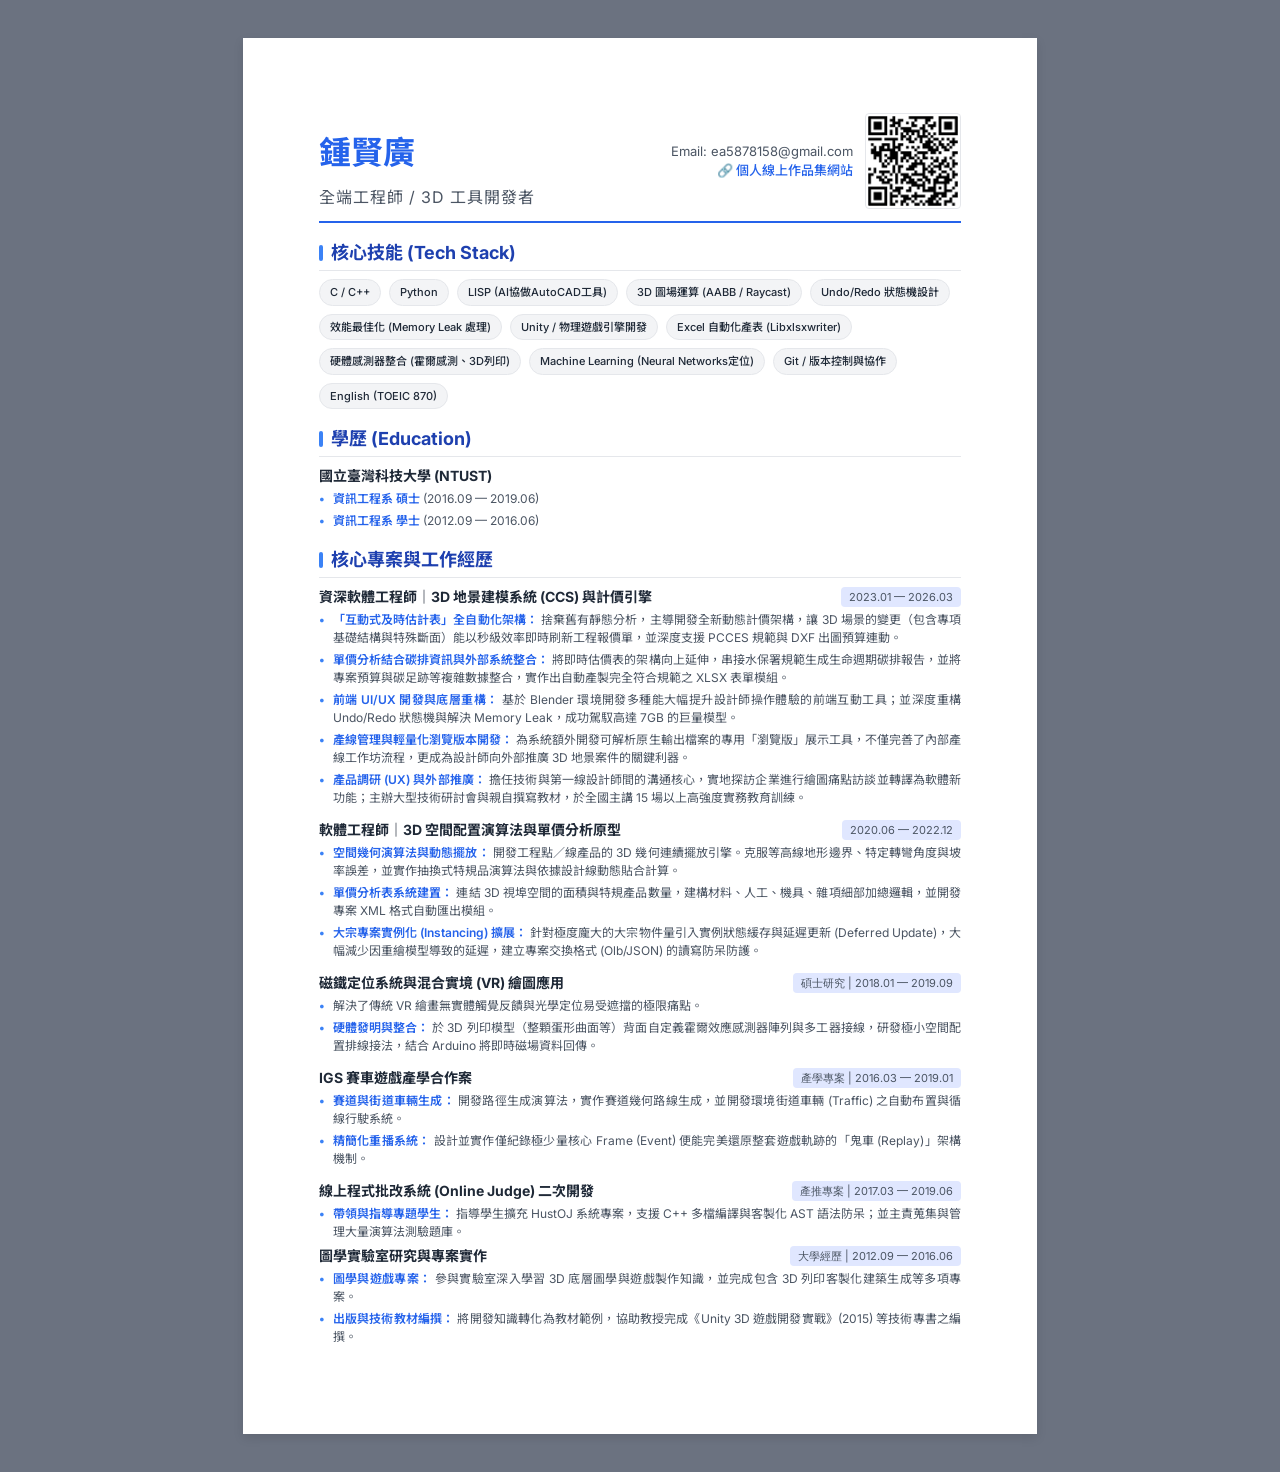
==== index.html @ 69d9c508 "更新作品集qr code" ====
<!DOCTYPE html>
<html lang="zh-TW">

<head>
    <meta charset="UTF-8">
    <meta name="viewport" content="width=device-width, initial-scale=1.0">
    <title>鍾賢廣 - 履歷與作品集</title>
    <link
        href="https://fonts.googleapis.com/css2?family=Noto+Sans+TC:wght@300;400;500;700&family=Inter:wght@400;600&display=swap"
        rel="stylesheet">
    <style>
        :root {
            --primary-color: #2563eb;
            /* 科技藍 */
            --secondary-color: #1e40af;
            --text-main: #1f2937;
            --text-light: #4b5563;
            --bg-color: #ffffff;
            --bg-gray: #f3f4f6;
            --border-color: #e5e7eb;
            --accent: #3b82f6;
        }

        * {
            box-sizing: border-box;
            margin: 0;
            padding: 0;
        }

        body {
            font-family: 'Inter', 'Noto Sans TC', sans-serif;
            color: var(--text-main);
            background-color: #6b7280;
            line-height: 1.5;
        }

        /* 設定為 A4 尺寸的頁面 */
        .page {
            width: 210mm;
            min-height: 297mm;
            padding: 20mm;
            margin: 10mm auto;
            background: var(--bg-color);
            box-shadow: 0 4px 10px rgba(0, 0, 0, 0.1);
            position: relative;
        }

        /* 標題區塊 */
        header {
            border-bottom: 2px solid var(--primary-color);
            padding-bottom: 12px;
            margin-bottom: 16px;
            display: flex;
            justify-content: space-between;
            align-items: flex-end;
        }

        .header-left h1 {
            font-size: 32px;
            font-weight: 700;
            margin-bottom: 8px;
            color: var(--primary-color);
        }

        .header-left h2 {
            font-size: 16px;
            font-weight: 400;
            color: var(--text-light);
            letter-spacing: 1px;
        }

        .header-right {
            text-align: right;
            font-size: 13px;
            color: var(--text-light);
        }

        .header-right a {
            color: var(--primary-color);
            text-decoration: none;
            font-weight: 500;
        }

        /* 斷落標題 */
        .section-title {
            font-size: 18px;
            color: var(--secondary-color);
            margin: 16px 0 8px 0;
            padding-bottom: 4px;
            border-bottom: 1px solid var(--border-color);
            font-weight: 700;
            display: flex;
            align-items: center;
        }

        .section-title::before {
            content: "";
            display: inline-block;
            width: 4px;
            height: 16px;
            background-color: var(--accent);
            margin-right: 8px;
            border-radius: 2px;
        }

        /* 個人簡介 */
        .summary {
            font-size: 13px;
            color: var(--text-light);
            text-align: justify;
        }

        /* 技能區塊 */
        .skills-container {
            display: flex;
            flex-wrap: wrap;
            gap: 8px;
            margin-bottom: 10px;
        }

        .skill-badge {
            background-color: var(--bg-gray);
            color: var(--text-main);
            padding: 4px 10px;
            border-radius: 20px;
            font-size: 11px;
            font-weight: 500;
            border: 1px solid var(--border-color);
        }

        /* 經驗清單 */
        .experience-item {
            margin-bottom: 12px;
        }

        .exp-header {
            display: flex;
            justify-content: space-between;
            align-items: center;
            margin-bottom: 4px;
        }

        .exp-title {
            font-size: 14px;
            font-weight: 700;
            color: var(--text-main);
        }

        .exp-date {
            font-size: 11px;
            color: var(--text-light);
            font-family: 'Inter', sans-serif;
            background: #e0e7ff;
            padding: 2px 8px;
            border-radius: 4px;
        }

        .exp-bullets {
            list-style-type: none;
            padding-left: 0;
            font-size: 12px;
            color: var(--text-light);
            line-height: 1.5;
        }

        .exp-bullets li {
            position: relative;
            padding-left: 14px;
            margin-bottom: 4px;
            text-align: justify;
        }

        .exp-bullets li::before {
            content: "•";
            position: absolute;
            left: 0;
            color: var(--accent);
            font-weight: bold;
        }

        .highlight {
            color: var(--primary-color);
            font-weight: 600;
        }



        /* 隱藏列印時不必要的元素，並確保列印排版 */
        @media print {
            body {
                background-color: transparent;
            }

            .page {
                margin: 0;
                box-shadow: none;
                width: 100%;
                height: 100%;
            }

            /* 強制分頁 */
            .page-break {
                page-break-before: always;
            }
        }
    </style>
</head>

<body>

    <!-- 第一頁：履歷 (Resume) -->
    <div class="page">
        <header>
            <div class="header-left">
                <h1>鍾賢廣</h1>
                <h2>全端工程師 / 3D 工具開發者</h2>
            </div>
            <div class="header-right" style="display: flex; align-items: center; gap: 12px; text-align: right; justify-content: flex-end;">
                <div>
                    <p>Email: ea5878158@gmail.com</p>
                    <p><a href="portfolio.html" target="_blank">🔗 個人線上作品集網站</a></p>
                </div>
                <img src="qr_portfolio.png" alt="Portfolio QR Code" style="width: 96px; border: 1px solid var(--border-color); border-radius: 4px; padding: 2px;">
            </div>
        </header>



        <section>
            <h3 class="section-title">核心技能 (Tech Stack)</h3>
            <div class="skills-container">
                <span class="skill-badge">C / C++</span>
                <span class="skill-badge">Python</span>
                <span class="skill-badge">LISP (AI協做AutoCAD工具)</span>
                <span class="skill-badge">3D 圖場運算 (AABB / Raycast)</span>
                <span class="skill-badge">Undo/Redo 狀態機設計</span>
                <span class="skill-badge">效能最佳化 (Memory Leak 處理)</span>
                <span class="skill-badge">Unity / 物理遊戲引擎開發</span>
                <span class="skill-badge">Excel 自動化產表 (Libxlsxwriter)</span>
                <span class="skill-badge">硬體感測器整合 (霍爾感測、3D列印)</span>
                <span class="skill-badge">Machine Learning (Neural Networks定位)</span>
                <span class="skill-badge">Git / 版本控制與協作</span>
                <span class="skill-badge">English (TOEIC 870)</span>
            </div>
        </section>

        <section>
            <h3 class="section-title">學歷 (Education)</h3>
            <div class="experience-item" style="margin-bottom: 12px;">
                <div class="exp-header">
                    <div class="exp-title">國立臺灣科技大學 (NTUST)</div>
                </div>
                <ul class="exp-bullets">
                    <li><span class="highlight">資訊工程系 碩士</span> (2016.09 — 2019.06)</li>
                    <li><span class="highlight">資訊工程系 學士</span> (2012.09 — 2016.06)</li>
                </ul>
            </div>
        </section>



        <section>
            <h3 class="section-title">核心專案與工作經歷</h3>

            <!-- 前公司經歷：成熟期 (2023-2026) -->
            <div class="experience-item">
                <div class="exp-header">
                    <div class="exp-title">資深軟體工程師｜3D 地景建模系統 (CCS) 與計價引擎</div>
                    <div class="exp-date">2023.01 — 2026.03</div>
                </div>
                <ul class="exp-bullets">
                    <li><span class="highlight">「互動式及時估計表」全自動化架構：</span> 捨棄舊有靜態分析，主導開發全新動態計價架構，讓 3D
                        場景的變更（包含專項基礎結構與特殊斷面）能以秒級效率即時刷新工程報價單，並深度支援 PCCES 規範與 DXF 出圖預算連動。</li>
                    <li><span class="highlight">單價分析結合碳排資訊與外部系統整合：</span>
                        將即時估價表的架構向上延伸，串接水保署規範生成生命週期碳排報告，並將專案預算與碳足跡等複雜數據整合，實作出自動產製完全符合規範之 XLSX 表單模組。</li>
                    <li><span class="highlight">前端 UI/UX 開發與底層重構：</span> 基於 Blender 環境開發多種能大幅提升設計師操作體驗的前端互動工具；並深度重構
                        Undo/Redo
                        狀態機與解決 Memory Leak，成功駕馭高達 7GB 的巨量模型。</li>
                    <li><span class="highlight">產線管理與輕量化瀏覽版本開發：</span>
                        為系統額外開發可解析原生輸出檔案的專用「瀏覽版」展示工具，不僅完善了內部產線工作坊流程，更成為設計師向外部推廣 3D 地景案件的關鍵利器。</li>
                    <li><span class="highlight">產品調研 (UX) 與外部推廣：</span>
                        擔任技術與第一線設計師間的溝通核心，實地探訪企業進行繪圖痛點訪談並轉譯為軟體新功能；主辦大型技術研討會與親自撰寫教材，於全國主講 15 場以上高強度實務教育訓練。</li>
                </ul>
            </div>

            <!-- 前公司經歷：開創期 (2020-2022) -->
            <div class="experience-item">
                <div class="exp-header">
                    <div class="exp-title">軟體工程師｜3D 空間配置演算法與單價分析原型</div>
                    <div class="exp-date">2020.06 — 2022.12</div>
                </div>
                <ul class="exp-bullets">
                    <li><span class="highlight">空間幾何演算法與動態擺放：</span> 開發工程點／線產品的 3D
                        幾何連續擺放引擎。克服等高線地形邊界、特定轉彎角度與坡率誤差，並實作抽換式特規品演算法與依據設計線動態貼合計算。</li>
                    <li><span class="highlight">單價分析表系統建置：</span> 連結 3D 視埠空間的面積與特規產品數量，建構材料、人工、機具、雜項細部加總邏輯，並開發專案
                        XML 格式自動匯出模組。</li>
                    <li><span class="highlight">大宗專案實例化 (Instancing) 擴展：</span> 針對極度龐大的大宗物件量引入實例狀態緩存與延遲更新 (Deferred
                        Update)，大幅減少因重繪模型導致的延遲，建立專案交換格式 (Olb/JSON) 的讀寫防呆防護。</li>
                </ul>
            </div>

            <!-- 碩士論文研究 -->
            <div class="experience-item">
                <div class="exp-header">
                    <div class="exp-title">磁鐵定位系統與混合實境 (VR) 繪圖應用</div>
                    <div class="exp-date">碩士研究 | 2018.01 — 2019.09</div>
                </div>
                <ul class="exp-bullets">
                    <li>解決了傳統 VR 繪畫無實體觸覺反饋與光學定位易受遮擋的極限痛點。</li>
                    <li><span class="highlight">硬體發明與整合：</span> 於 3D 列印模型（整顆蛋形曲面等）背面自定義霍爾效應感測器陣列與多工器接線，研發極小空間配置排線接法，結合
                        Arduino 將即時磁場資料回傳。</li>

                </ul>
            </div>

            <div class="experience-item">
                <div class="exp-header">
                    <div class="exp-title">IGS 賽車遊戲產學合作案</div>
                    <div class="exp-date">產學專案 | 2016.03 — 2019.01</div>
                </div>
                <ul class="exp-bullets">
                    <li><span class="highlight">賽道與街道車輛生成：</span> 開發路徑生成演算法，實作賽道幾何路線生成，並開發環境街道車輛 (Traffic) 之自動布置與循線行駛系統。
                    </li>
                    <li><span class="highlight">精簡化重播系統：</span> 設計並實作僅紀錄極少量核心 Frame (Event) 便能完美還原整套遊戲軌跡的「鬼車
                        (Replay)」架構機制。</li>
                </ul>
            </div>

            <div class="experience-item">
                <div class="exp-header">
                    <div class="exp-title">線上程式批改系統 (Online Judge) 二次開發</div>
                    <div class="exp-date">產推專案 | 2017.03 — 2019.06</div>
                </div>
                <ul class="exp-bullets">
                    <li><span class="highlight">帶領與指導專題學生：</span> 指導學生擴充 HustOJ 系統專案，支援 C++ 多檔編譯與客製化 AST
                        語法防呆；並主責蒐集與管理大量演算法測驗題庫。
                    </li>
                </ul>
                <div class="experience-item">
                    <div class="exp-header">
                        <div class="exp-title">圖學實驗室研究與專案實作</div>
                        <div class="exp-date">大學經歷 | 2012.09 — 2016.06</div>
                    </div>
                    <ul class="exp-bullets">
                        <li><span class="highlight">圖學與遊戲專案：</span> 參與實驗室深入學習 3D 底層圖學與遊戲製作知識，並完成包含 3D 列印客製化建築生成等多項專案。
                        </li>
                        <li><span class="highlight">出版與技術教材編撰：</span> 將開發知識轉化為教材範例，協助教授完成《Unity 3D 遊戲開發實戰》(2015)
                            等技術專書之編撰。</li>
                    </ul>
                </div>

        </section>
    </div>



</body>

</html>
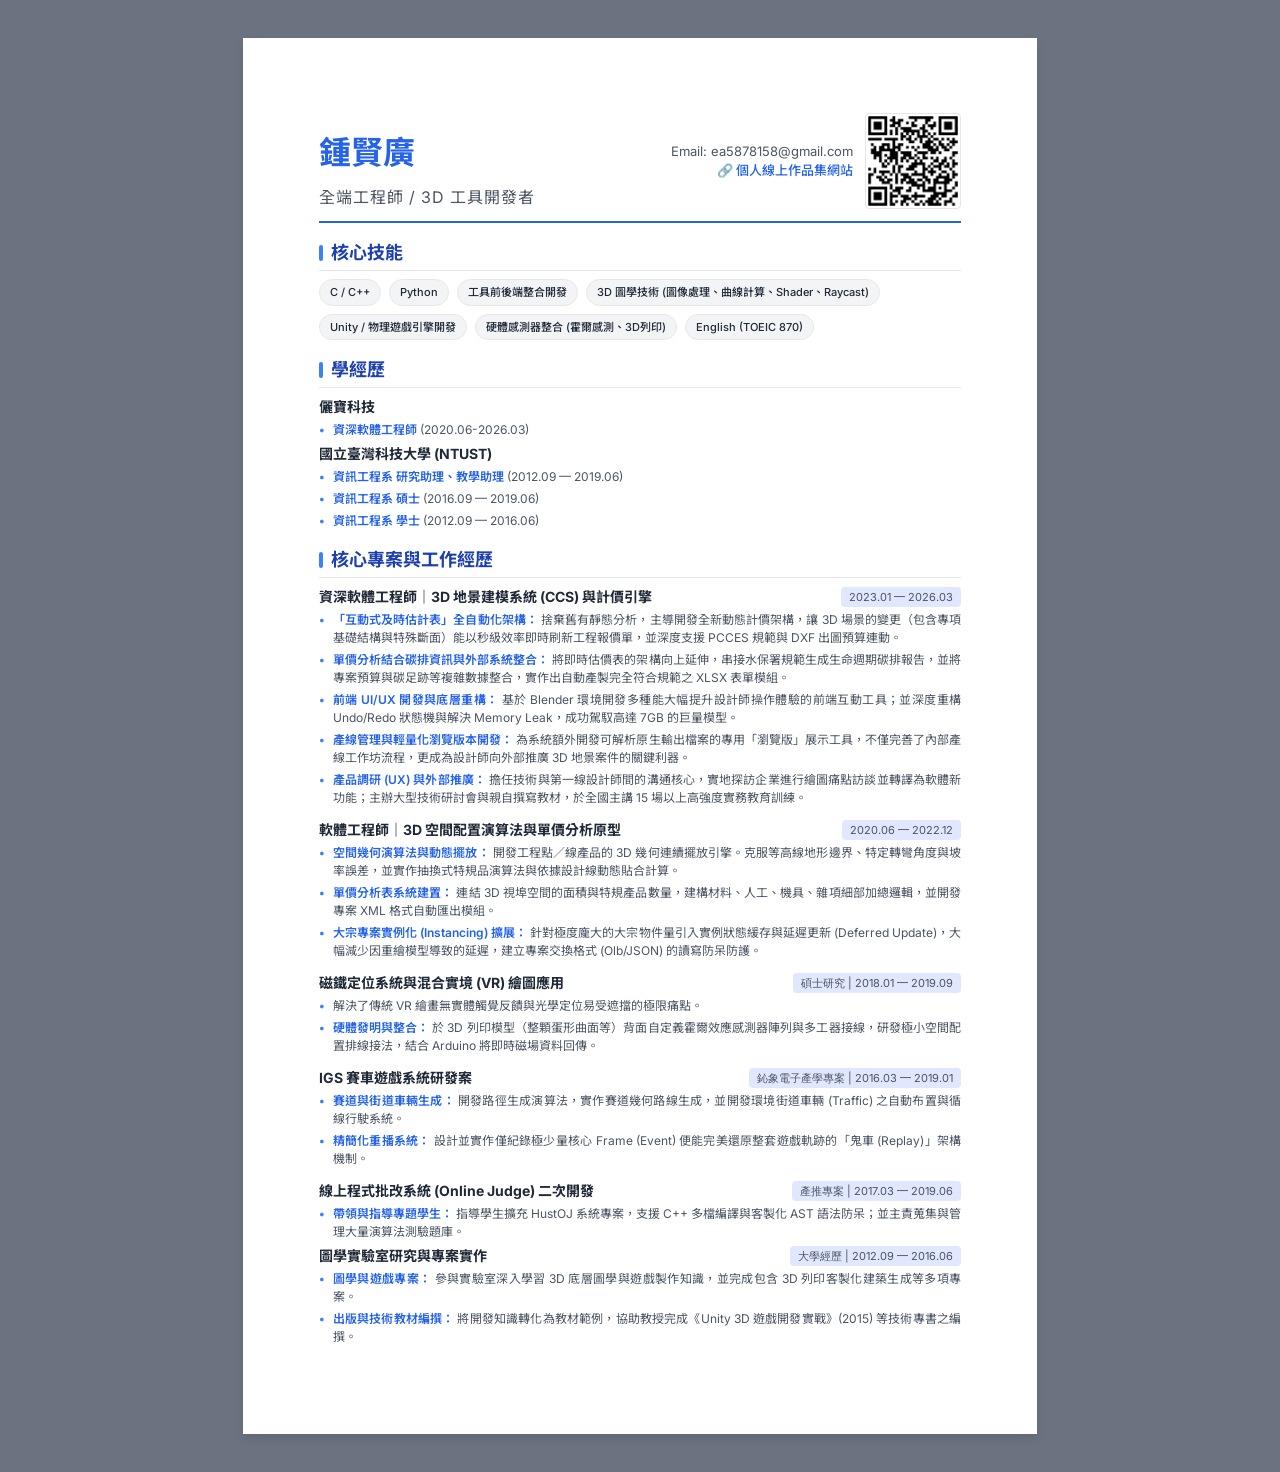
==== commit 8cbe446a: "調整並精簡內容" ====
--- a/index.html
+++ b/index.html
@@ -215,42 +215,46 @@
                 <h1>鍾賢廣</h1>
                 <h2>全端工程師 / 3D 工具開發者</h2>
             </div>
-            <div class="header-right" style="display: flex; align-items: center; gap: 12px; text-align: right; justify-content: flex-end;">
+            <div class="header-right"
+                style="display: flex; align-items: center; gap: 12px; text-align: right; justify-content: flex-end;">
                 <div>
                     <p>Email: ea5878158@gmail.com</p>
                     <p><a href="portfolio.html" target="_blank">🔗 個人線上作品集網站</a></p>
                 </div>
-                <img src="qr_portfolio.png" alt="Portfolio QR Code" style="width: 96px; border: 1px solid var(--border-color); border-radius: 4px; padding: 2px;">
+                <img src="qr_portfolio.png" alt="Portfolio QR Code"
+                    style="width: 96px; border: 1px solid var(--border-color); border-radius: 4px; padding: 2px;">
             </div>
         </header>
 
 
 
         <section>
-            <h3 class="section-title">核心技能 (Tech Stack)</h3>
+            <h3 class="section-title">核心技能</h3>
             <div class="skills-container">
                 <span class="skill-badge">C / C++</span>
                 <span class="skill-badge">Python</span>
-                <span class="skill-badge">LISP (AI協做AutoCAD工具)</span>
-                <span class="skill-badge">3D 圖場運算 (AABB / Raycast)</span>
-                <span class="skill-badge">Undo/Redo 狀態機設計</span>
-                <span class="skill-badge">效能最佳化 (Memory Leak 處理)</span>
+                <span class="skill-badge">工具前後端整合開發</span>
+                <span class="skill-badge">3D 圖學技術 (圖像處理、曲線計算、Shader、Raycast)</span>
                 <span class="skill-badge">Unity / 物理遊戲引擎開發</span>
-                <span class="skill-badge">Excel 自動化產表 (Libxlsxwriter)</span>
                 <span class="skill-badge">硬體感測器整合 (霍爾感測、3D列印)</span>
-                <span class="skill-badge">Machine Learning (Neural Networks定位)</span>
-                <span class="skill-badge">Git / 版本控制與協作</span>
                 <span class="skill-badge">English (TOEIC 870)</span>
             </div>
         </section>
 
         <section>
-            <h3 class="section-title">學歷 (Education)</h3>
+            <h3 class="section-title">學經歷</h3>
             <div class="experience-item" style="margin-bottom: 12px;">
                 <div class="exp-header">
+                    <div class="exp-title">儷寶科技</div>
+                </div>
+                <ul class="exp-bullets">
+                    <li><span class="highlight">資深軟體工程師</span> (2020.06-2026.03)</li>
+                </ul>
+                <div class="exp-header">
                     <div class="exp-title">國立臺灣科技大學 (NTUST)</div>
                 </div>
                 <ul class="exp-bullets">
+                    <li><span class="highlight">資訊工程系 研究助理、教學助理</span> (2012.09 — 2019.06)</li>
                     <li><span class="highlight">資訊工程系 碩士</span> (2016.09 — 2019.06)</li>
                     <li><span class="highlight">資訊工程系 學士</span> (2012.09 — 2016.06)</li>
                 </ul>
@@ -315,8 +319,8 @@
 
             <div class="experience-item">
                 <div class="exp-header">
-                    <div class="exp-title">IGS 賽車遊戲產學合作案</div>
-                    <div class="exp-date">產學專案 | 2016.03 — 2019.01</div>
+                    <div class="exp-title">IGS 賽車遊戲系統研發案</div>
+                    <div class="exp-date">鈊象電子產學專案 | 2016.03 — 2019.01</div>
                 </div>
                 <ul class="exp-bullets">
                     <li><span class="highlight">賽道與街道車輛生成：</span> 開發路徑生成演算法，實作賽道幾何路線生成，並開發環境街道車輛 (Traffic) 之自動布置與循線行駛系統。
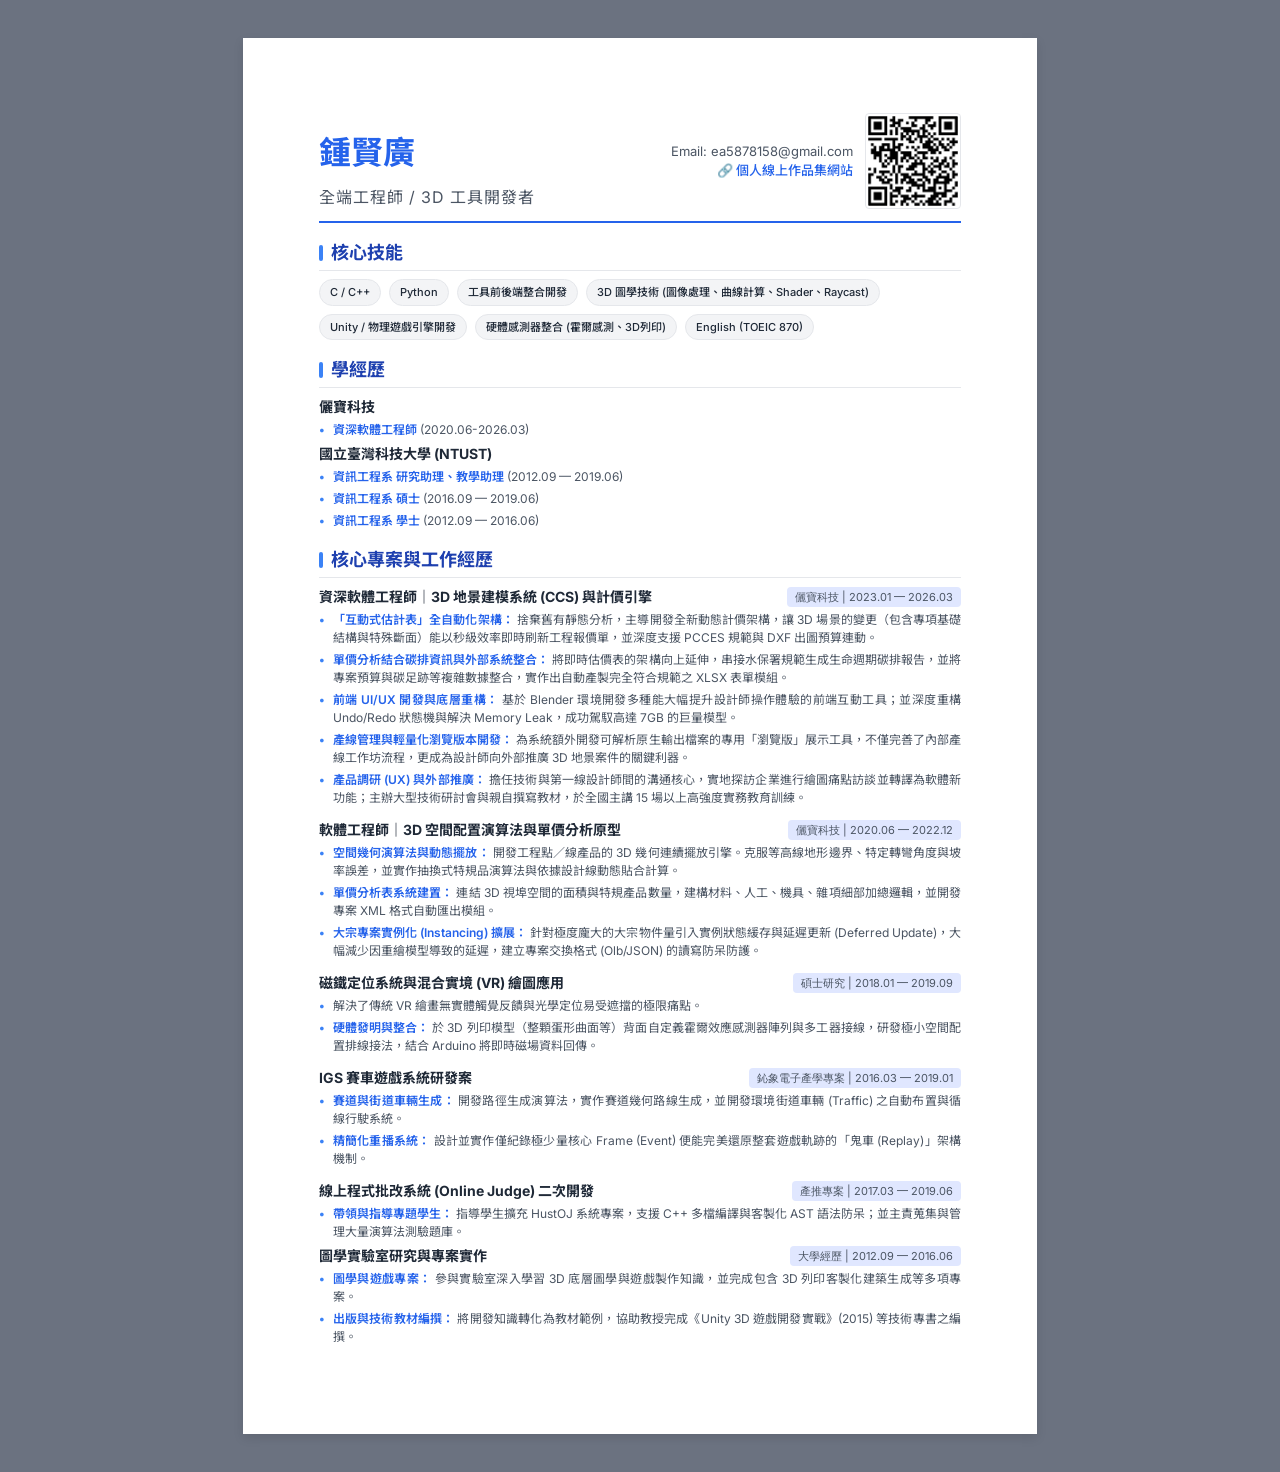
==== commit dc793e7c: "補充資訊、fix typo" ====
--- a/index.html
+++ b/index.html
@@ -270,10 +270,10 @@
             <div class="experience-item">
                 <div class="exp-header">
                     <div class="exp-title">資深軟體工程師｜3D 地景建模系統 (CCS) 與計價引擎</div>
-                    <div class="exp-date">2023.01 — 2026.03</div>
-                </div>
-                <ul class="exp-bullets">
-                    <li><span class="highlight">「互動式及時估計表」全自動化架構：</span> 捨棄舊有靜態分析，主導開發全新動態計價架構，讓 3D
+                    <div class="exp-date">儷寶科技 | 2023.01 — 2026.03</div>
+                </div>
+                <ul class="exp-bullets">
+                    <li><span class="highlight">「互動式估計表」全自動化架構：</span> 捨棄舊有靜態分析，主導開發全新動態計價架構，讓 3D
                         場景的變更（包含專項基礎結構與特殊斷面）能以秒級效率即時刷新工程報價單，並深度支援 PCCES 規範與 DXF 出圖預算連動。</li>
                     <li><span class="highlight">單價分析結合碳排資訊與外部系統整合：</span>
                         將即時估價表的架構向上延伸，串接水保署規範生成生命週期碳排報告，並將專案預算與碳足跡等複雜數據整合，實作出自動產製完全符合規範之 XLSX 表單模組。</li>
@@ -291,7 +291,7 @@
             <div class="experience-item">
                 <div class="exp-header">
                     <div class="exp-title">軟體工程師｜3D 空間配置演算法與單價分析原型</div>
-                    <div class="exp-date">2020.06 — 2022.12</div>
+                    <div class="exp-date">儷寶科技 | 2020.06 — 2022.12</div>
                 </div>
                 <ul class="exp-bullets">
                     <li><span class="highlight">空間幾何演算法與動態擺放：</span> 開發工程點／線產品的 3D
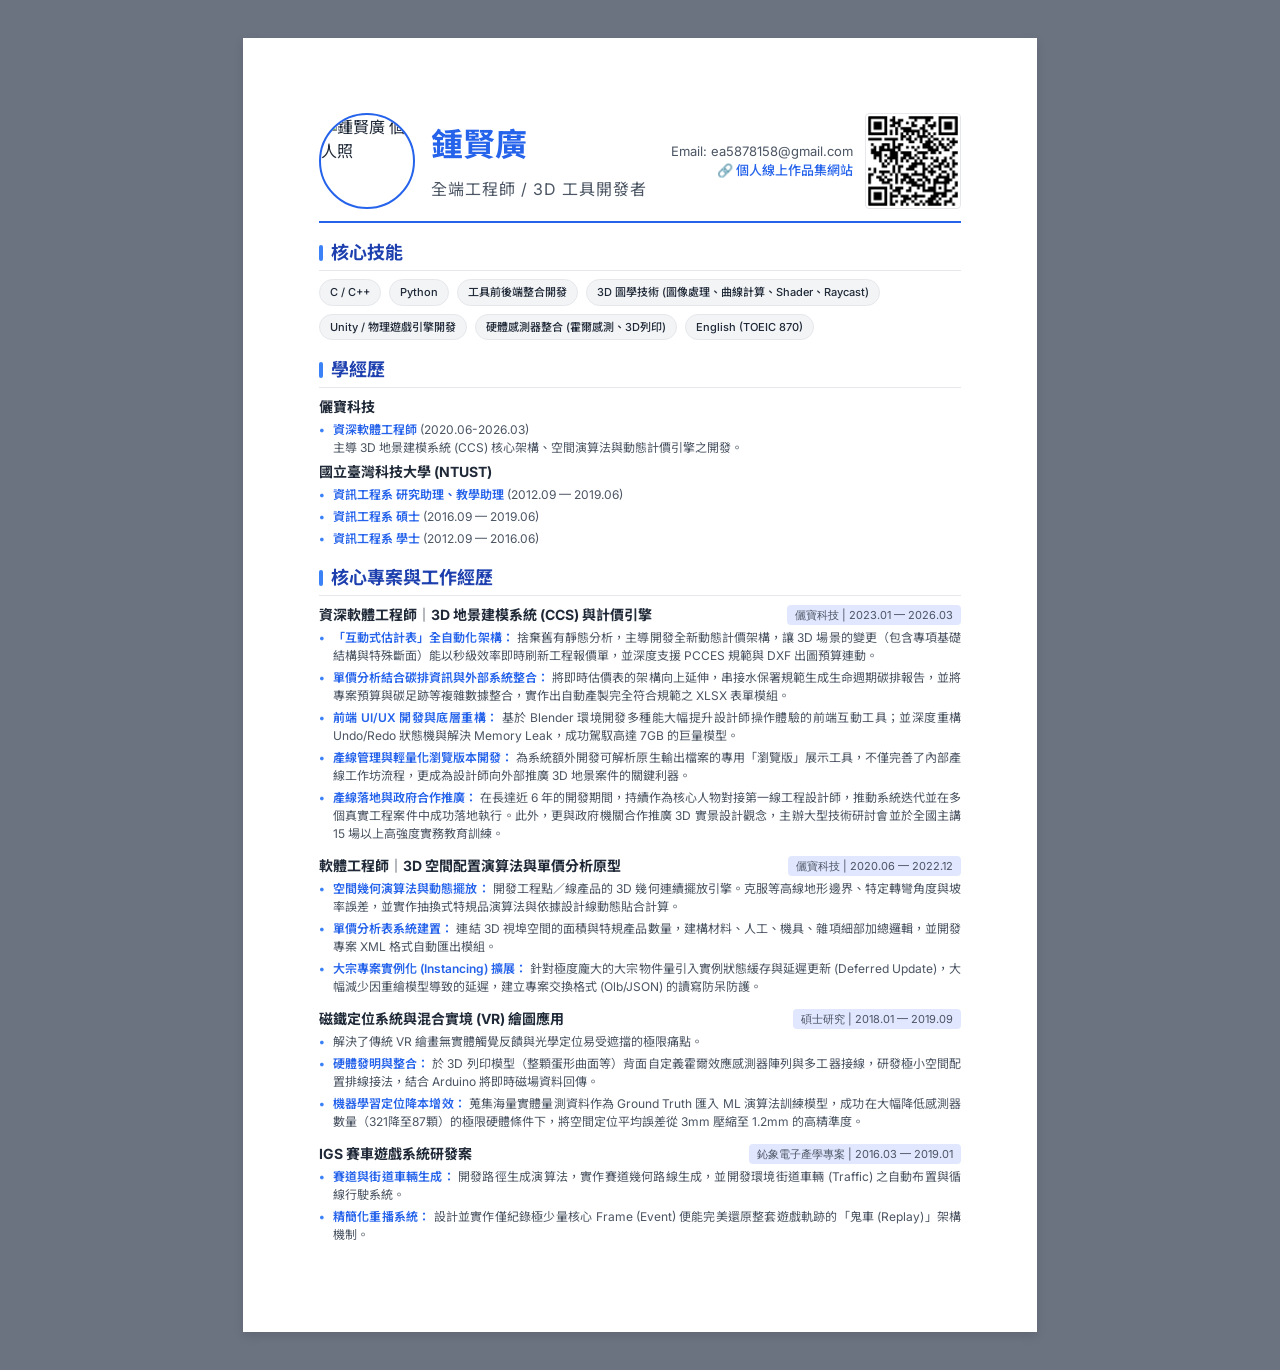
==== commit f6bf4c8b: "補上頭像，強化學經歷描述、補充內文。" ====
--- a/index.html
+++ b/index.html
@@ -211,9 +211,12 @@
     <!-- 第一頁：履歷 (Resume) -->
     <div class="page">
         <header>
-            <div class="header-left">
-                <h1>鍾賢廣</h1>
-                <h2>全端工程師 / 3D 工具開發者</h2>
+            <div class="header-left" style="display: flex; align-items: center; gap: 16px;">
+                <img src="圖資/個人照/PXL_20250607_073509324.MP.jpg" alt="鍾賢廣 個人照" style="width: 96px; height: 96px; border-radius: 50%; object-fit: cover; border: 2px solid var(--primary-color);">
+                <div>
+                    <h1>鍾賢廣</h1>
+                    <h2>全端工程師 / 3D 工具開發者</h2>
+                </div>
             </div>
             <div class="header-right"
                 style="display: flex; align-items: center; gap: 12px; text-align: right; justify-content: flex-end;">
@@ -248,7 +251,8 @@
                     <div class="exp-title">儷寶科技</div>
                 </div>
                 <ul class="exp-bullets">
-                    <li><span class="highlight">資深軟體工程師</span> (2020.06-2026.03)</li>
+                    <li><span class="highlight">資深軟體工程師</span> (2020.06-2026.03)<br>
+                        主導 3D 地景建模系統 (CCS) 核心架構、空間演算法與動態計價引擎之開發。</li>
                 </ul>
                 <div class="exp-header">
                     <div class="exp-title">國立臺灣科技大學 (NTUST)</div>
@@ -282,8 +286,9 @@
                         狀態機與解決 Memory Leak，成功駕馭高達 7GB 的巨量模型。</li>
                     <li><span class="highlight">產線管理與輕量化瀏覽版本開發：</span>
                         為系統額外開發可解析原生輸出檔案的專用「瀏覽版」展示工具，不僅完善了內部產線工作坊流程，更成為設計師向外部推廣 3D 地景案件的關鍵利器。</li>
-                    <li><span class="highlight">產品調研 (UX) 與外部推廣：</span>
-                        擔任技術與第一線設計師間的溝通核心，實地探訪企業進行繪圖痛點訪談並轉譯為軟體新功能；主辦大型技術研討會與親自撰寫教材，於全國主講 15 場以上高強度實務教育訓練。</li>
+                    <li><span class="highlight">產線落地與政府合作推廣：</span>
+                        在長達近 6 年的開發期間，持續作為核心人物對接第一線工程設計師，推動系統迭代並在多個真實工程案件中成功落地執行。此外，更與政府機關合作推廣 3D 實景設計觀念，主辦大型技術研討會並於全國主講
+                        15 場以上高強度實務教育訓練。</li>
                 </ul>
             </div>
 
@@ -313,7 +318,8 @@
                     <li>解決了傳統 VR 繪畫無實體觸覺反饋與光學定位易受遮擋的極限痛點。</li>
                     <li><span class="highlight">硬體發明與整合：</span> 於 3D 列印模型（整顆蛋形曲面等）背面自定義霍爾效應感測器陣列與多工器接線，研發極小空間配置排線接法，結合
                         Arduino 將即時磁場資料回傳。</li>
-
+                    <li><span class="highlight">機器學習定位降本增效：</span> 蒐集海量實體量測資料作為 Ground Truth 匯入 ML
+                        演算法訓練模型，成功在大幅降低感測器數量（321降至87顆）的極限硬體條件下，將空間定位平均誤差從 3mm 壓縮至 1.2mm 的高精準度。</li>
                 </ul>
             </div>
 
@@ -330,6 +336,7 @@
                 </ul>
             </div>
 
+            <!-- 暫時隱藏較早期經歷
             <div class="experience-item">
                 <div class="exp-header">
                     <div class="exp-title">線上程式批改系統 (Online Judge) 二次開發</div>
@@ -352,6 +359,8 @@
                             等技術專書之編撰。</li>
                     </ul>
                 </div>
+            </div>
+            -->
 
         </section>
     </div>
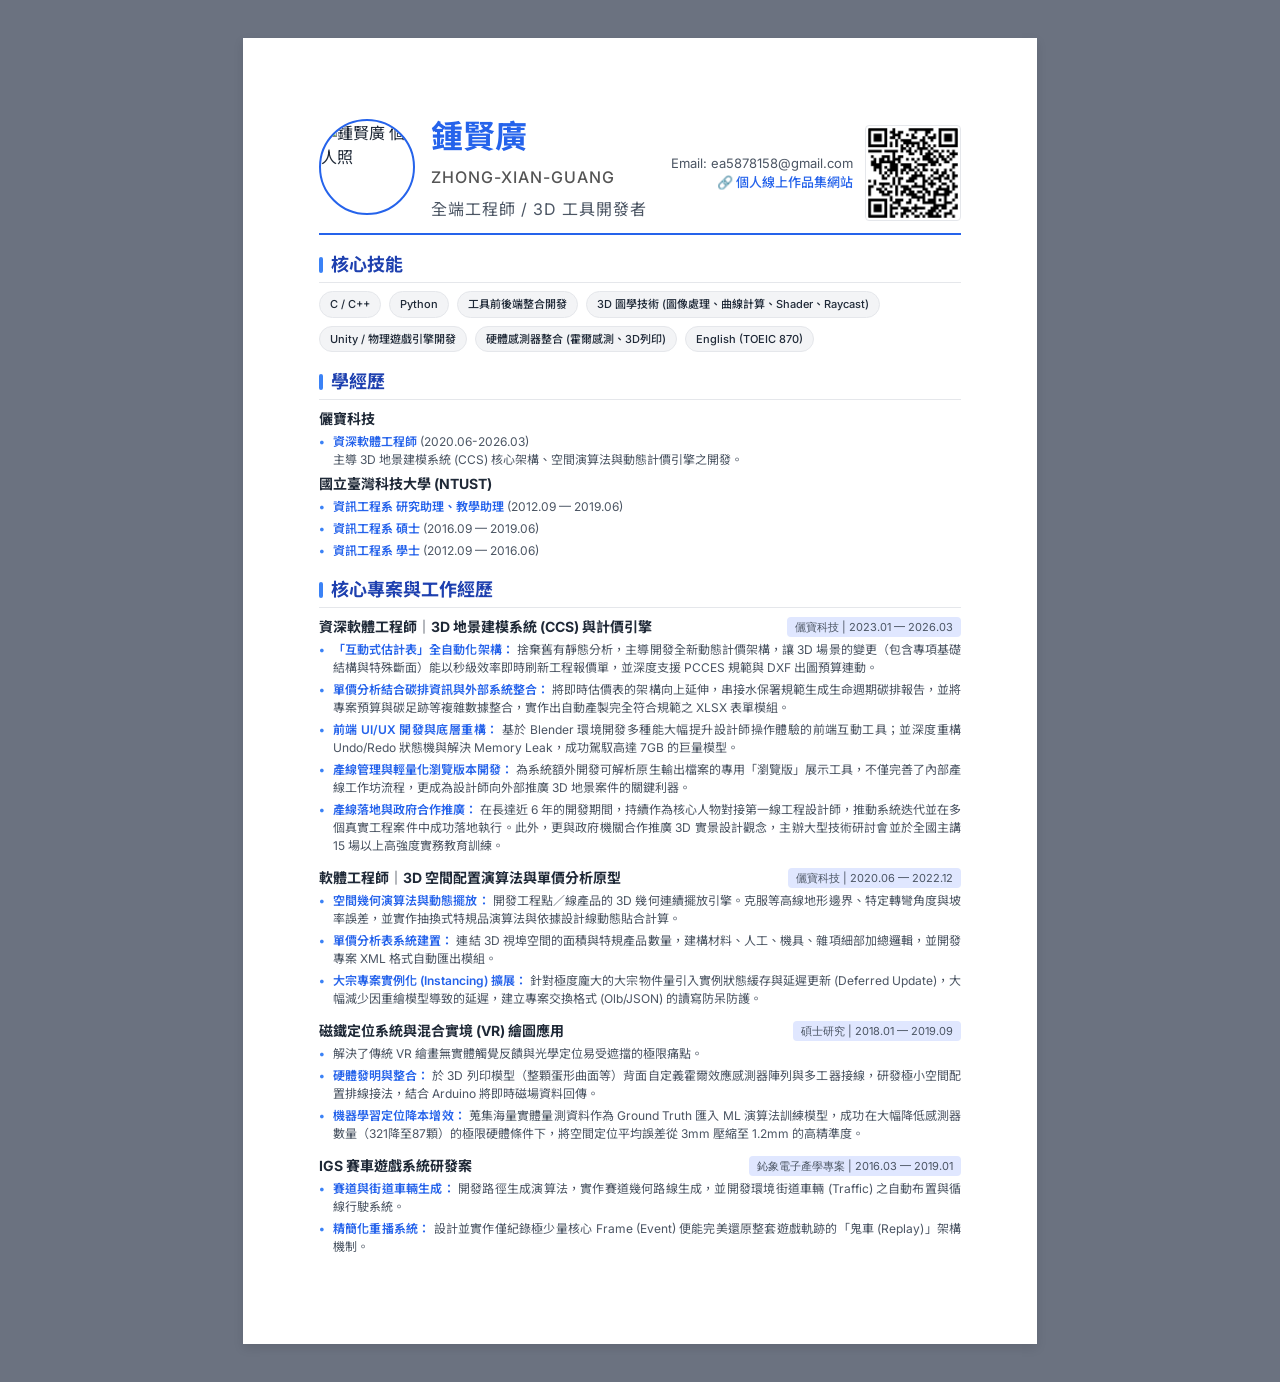
==== commit 91eeeede: "補上英文名子" ====
--- a/index.html
+++ b/index.html
@@ -214,7 +214,8 @@
             <div class="header-left" style="display: flex; align-items: center; gap: 16px;">
                 <img src="圖資/個人照/PXL_20250607_073509324.MP.jpg" alt="鍾賢廣 個人照" style="width: 96px; height: 96px; border-radius: 50%; object-fit: cover; border: 2px solid var(--primary-color);">
                 <div>
-                    <h1>鍾賢廣</h1>
+                    <h1 style="margin-bottom: 4px;">鍾賢廣</h1>
+                    <div style="font-size: 16px; font-weight: 500; color: #555; letter-spacing: 1px; margin-bottom: 8px;">ZHONG-XIAN-GUANG</div>
                     <h2>全端工程師 / 3D 工具開發者</h2>
                 </div>
             </div>
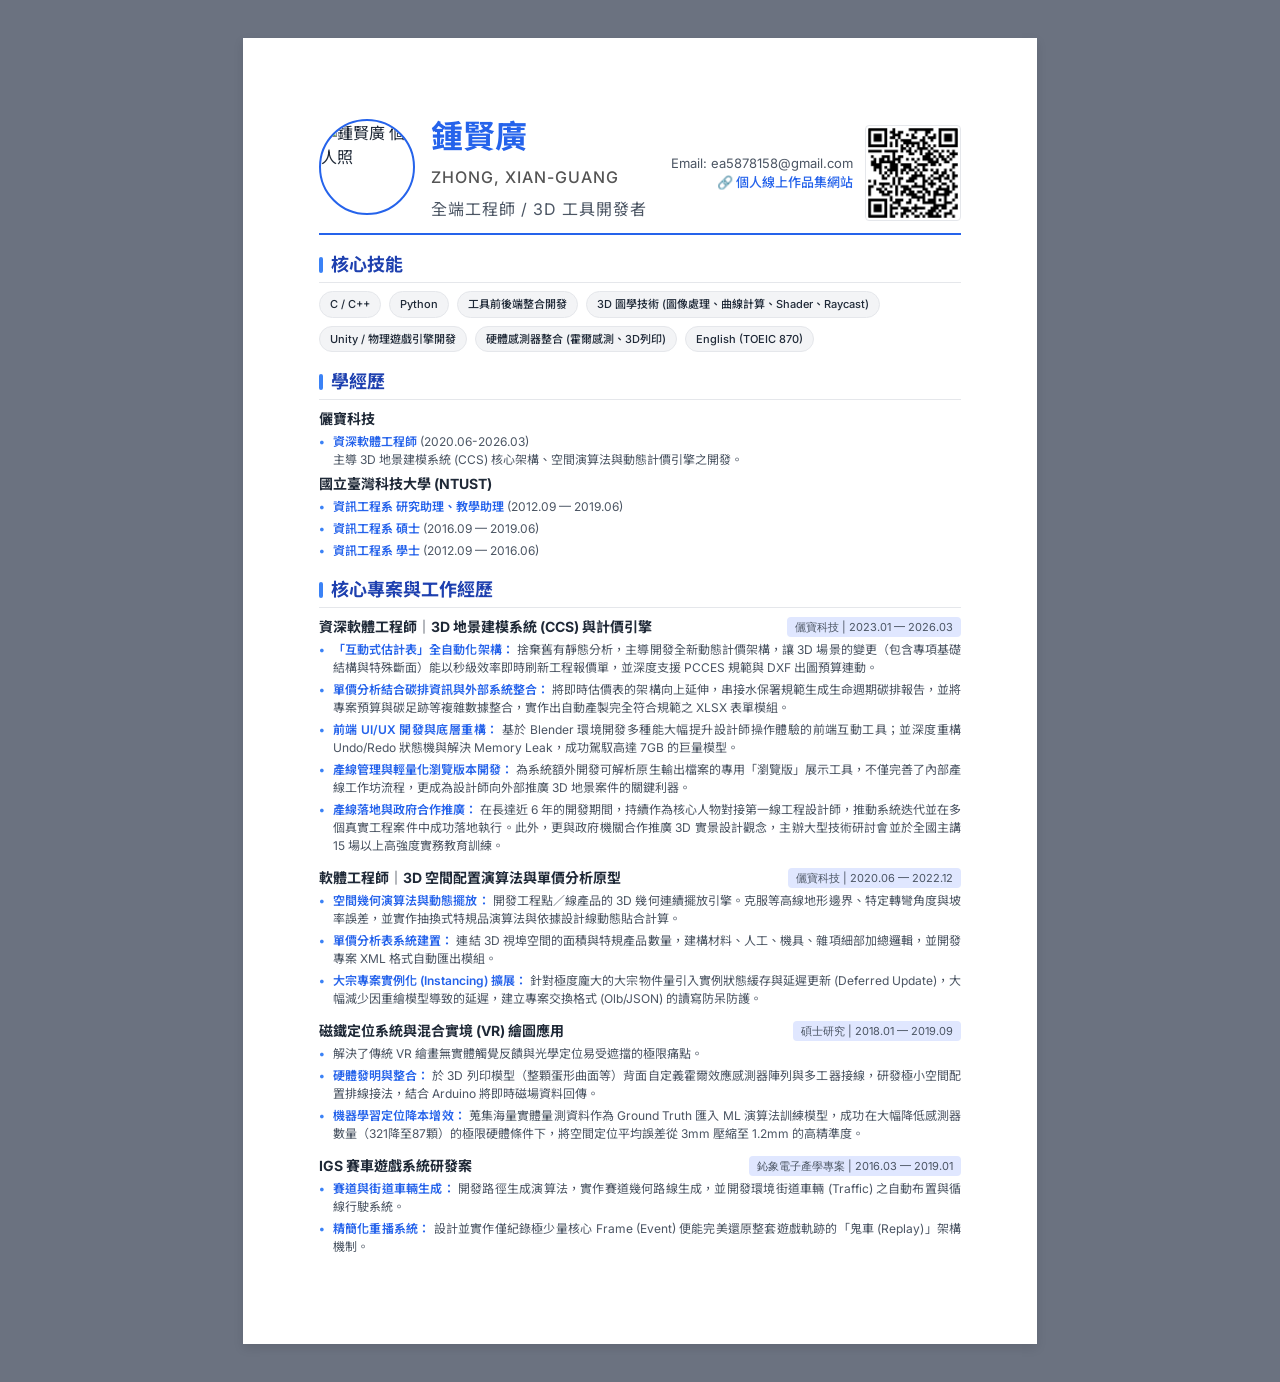
==== commit 487e0858: "修正英文名子格式" ====
--- a/index.html
+++ b/index.html
@@ -212,10 +212,13 @@
     <div class="page">
         <header>
             <div class="header-left" style="display: flex; align-items: center; gap: 16px;">
-                <img src="圖資/個人照/PXL_20250607_073509324.MP.jpg" alt="鍾賢廣 個人照" style="width: 96px; height: 96px; border-radius: 50%; object-fit: cover; border: 2px solid var(--primary-color);">
+                <img src="圖資/個人照/PXL_20250607_073509324.MP.jpg" alt="鍾賢廣 個人照"
+                    style="width: 96px; height: 96px; border-radius: 50%; object-fit: cover; border: 2px solid var(--primary-color);">
                 <div>
                     <h1 style="margin-bottom: 4px;">鍾賢廣</h1>
-                    <div style="font-size: 16px; font-weight: 500; color: #555; letter-spacing: 1px; margin-bottom: 8px;">ZHONG-XIAN-GUANG</div>
+                    <div
+                        style="font-size: 16px; font-weight: 500; color: #555; letter-spacing: 1px; margin-bottom: 8px;">
+                        ZHONG, XIAN-GUANG</div>
                     <h2>全端工程師 / 3D 工具開發者</h2>
                 </div>
             </div>
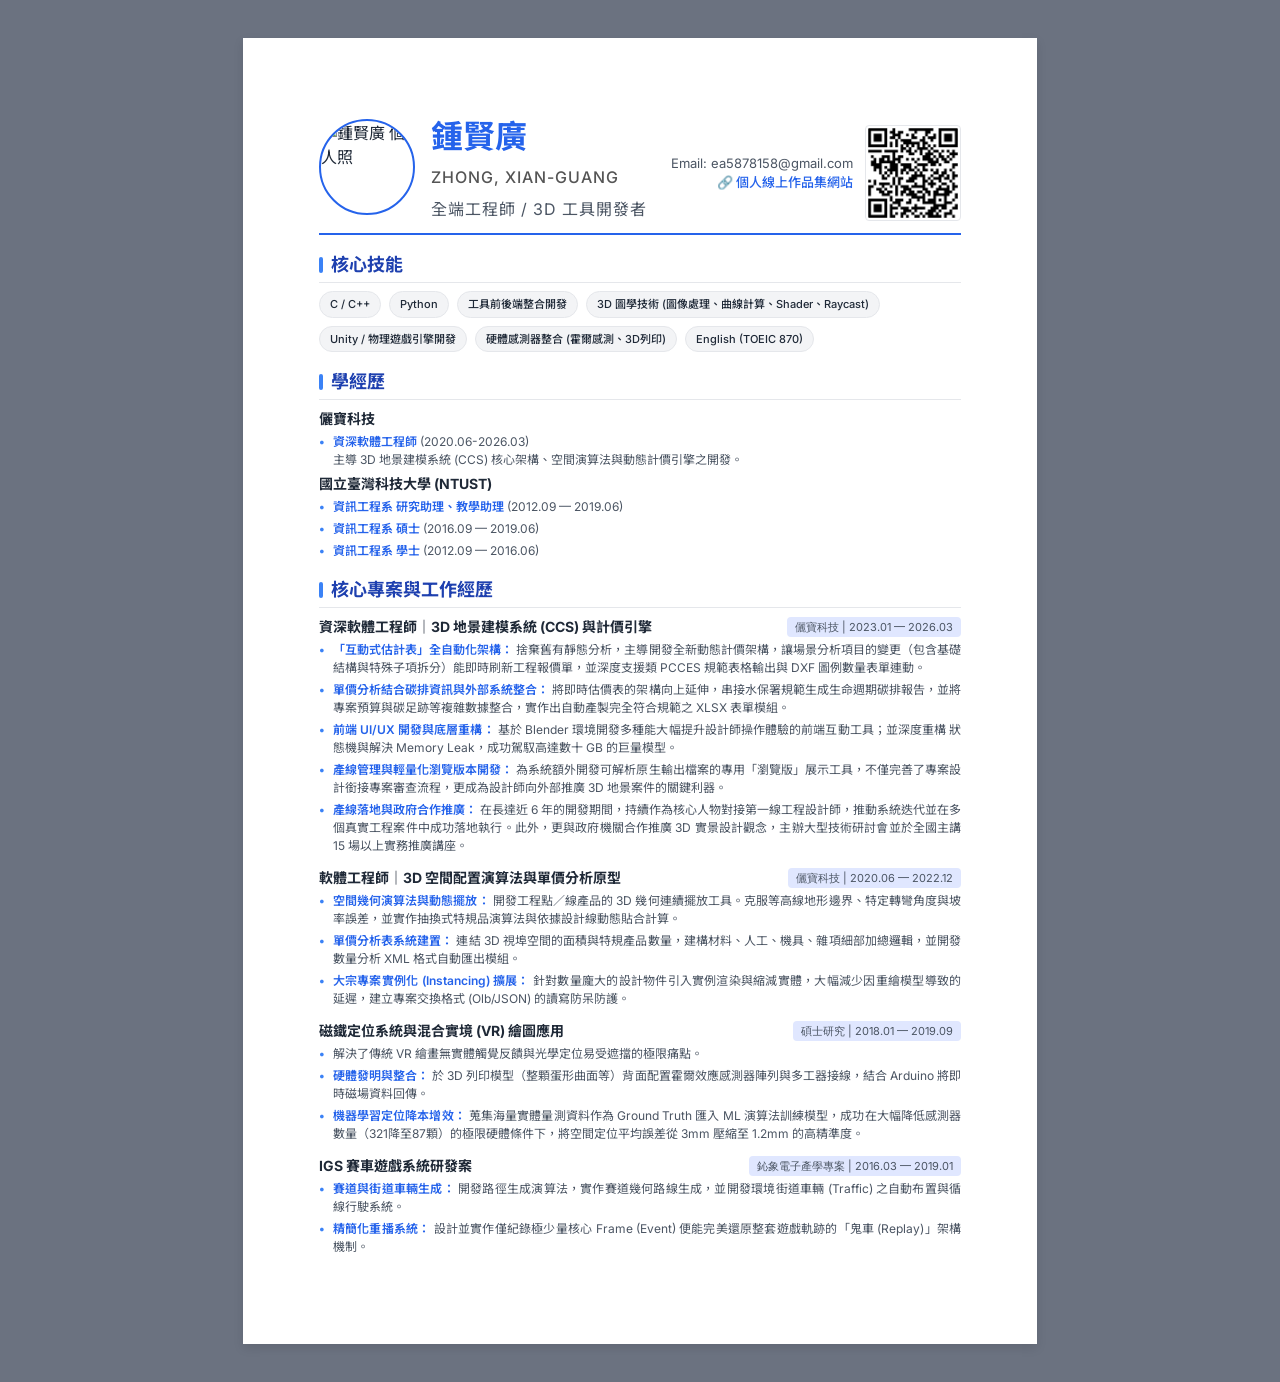
==== commit 09465300: "加入英文版本，調整中文用詞確保兩邊文意相通。" ====
--- a/index.html
+++ b/index.html
@@ -281,18 +281,16 @@
                     <div class="exp-date">儷寶科技 | 2023.01 — 2026.03</div>
                 </div>
                 <ul class="exp-bullets">
-                    <li><span class="highlight">「互動式估計表」全自動化架構：</span> 捨棄舊有靜態分析，主導開發全新動態計價架構，讓 3D
-                        場景的變更（包含專項基礎結構與特殊斷面）能以秒級效率即時刷新工程報價單，並深度支援 PCCES 規範與 DXF 出圖預算連動。</li>
+                    <li><span class="highlight">「互動式估計表」全自動化架構：</span> 捨棄舊有靜態分析，主導開發全新動態計價架構，讓場景分析項目的變更（包含基礎結構與特殊子項拆分）能即時刷新工程報價單，並深度支援類 PCCES 規範表格輸出與 DXF 圖例數量表單連動。</li>
                     <li><span class="highlight">單價分析結合碳排資訊與外部系統整合：</span>
                         將即時估價表的架構向上延伸，串接水保署規範生成生命週期碳排報告，並將專案預算與碳足跡等複雜數據整合，實作出自動產製完全符合規範之 XLSX 表單模組。</li>
                     <li><span class="highlight">前端 UI/UX 開發與底層重構：</span> 基於 Blender 環境開發多種能大幅提升設計師操作體驗的前端互動工具；並深度重構
-                        Undo/Redo
-                        狀態機與解決 Memory Leak，成功駕馭高達 7GB 的巨量模型。</li>
+                        狀態機與解決 Memory Leak，成功駕馭高達數十 GB 的巨量模型。</li>
                     <li><span class="highlight">產線管理與輕量化瀏覽版本開發：</span>
-                        為系統額外開發可解析原生輸出檔案的專用「瀏覽版」展示工具，不僅完善了內部產線工作坊流程，更成為設計師向外部推廣 3D 地景案件的關鍵利器。</li>
+                        為系統額外開發可解析原生輸出檔案的專用「瀏覽版」展示工具，不僅完善了專案設計銜接專案審查流程，更成為設計師向外部推廣 3D 地景案件的關鍵利器。</li>
                     <li><span class="highlight">產線落地與政府合作推廣：</span>
                         在長達近 6 年的開發期間，持續作為核心人物對接第一線工程設計師，推動系統迭代並在多個真實工程案件中成功落地執行。此外，更與政府機關合作推廣 3D 實景設計觀念，主辦大型技術研討會並於全國主講
-                        15 場以上高強度實務教育訓練。</li>
+                        15 場以上實務推廣講座。</li>
                 </ul>
             </div>
 
@@ -304,11 +302,9 @@
                 </div>
                 <ul class="exp-bullets">
                     <li><span class="highlight">空間幾何演算法與動態擺放：</span> 開發工程點／線產品的 3D
-                        幾何連續擺放引擎。克服等高線地形邊界、特定轉彎角度與坡率誤差，並實作抽換式特規品演算法與依據設計線動態貼合計算。</li>
-                    <li><span class="highlight">單價分析表系統建置：</span> 連結 3D 視埠空間的面積與特規產品數量，建構材料、人工、機具、雜項細部加總邏輯，並開發專案
-                        XML 格式自動匯出模組。</li>
-                    <li><span class="highlight">大宗專案實例化 (Instancing) 擴展：</span> 針對極度龐大的大宗物件量引入實例狀態緩存與延遲更新 (Deferred
-                        Update)，大幅減少因重繪模型導致的延遲，建立專案交換格式 (Olb/JSON) 的讀寫防呆防護。</li>
+                        幾何連續擺放工具。克服等高線地形邊界、特定轉彎角度與坡率誤差，並實作抽換式特規品演算法與依據設計線動態貼合計算。</li>
+                    <li><span class="highlight">單價分析表系統建置：</span> 連結 3D 視埠空間的面積與特規產品數量，建構材料、人工、機具、雜項細部加總邏輯，並開發數量分析 XML 格式自動匯出模組。</li>
+                    <li><span class="highlight">大宗專案實例化 (Instancing) 擴展：</span> 針對數量龐大的設計物件引入實例渲染與縮減實體，大幅減少因重繪模型導致的延遲，建立專案交換格式 (Olb/JSON) 的讀寫防呆防護。</li>
                 </ul>
             </div>
 
@@ -320,8 +316,7 @@
                 </div>
                 <ul class="exp-bullets">
                     <li>解決了傳統 VR 繪畫無實體觸覺反饋與光學定位易受遮擋的極限痛點。</li>
-                    <li><span class="highlight">硬體發明與整合：</span> 於 3D 列印模型（整顆蛋形曲面等）背面自定義霍爾效應感測器陣列與多工器接線，研發極小空間配置排線接法，結合
-                        Arduino 將即時磁場資料回傳。</li>
+                    <li><span class="highlight">硬體發明與整合：</span> 於 3D 列印模型（整顆蛋形曲面等）背面配置霍爾效應感測器陣列與多工器接線，結合 Arduino 將即時磁場資料回傳。</li>
                     <li><span class="highlight">機器學習定位降本增效：</span> 蒐集海量實體量測資料作為 Ground Truth 匯入 ML
                         演算法訓練模型，成功在大幅降低感測器數量（321降至87顆）的極限硬體條件下，將空間定位平均誤差從 3mm 壓縮至 1.2mm 的高精準度。</li>
                 </ul>
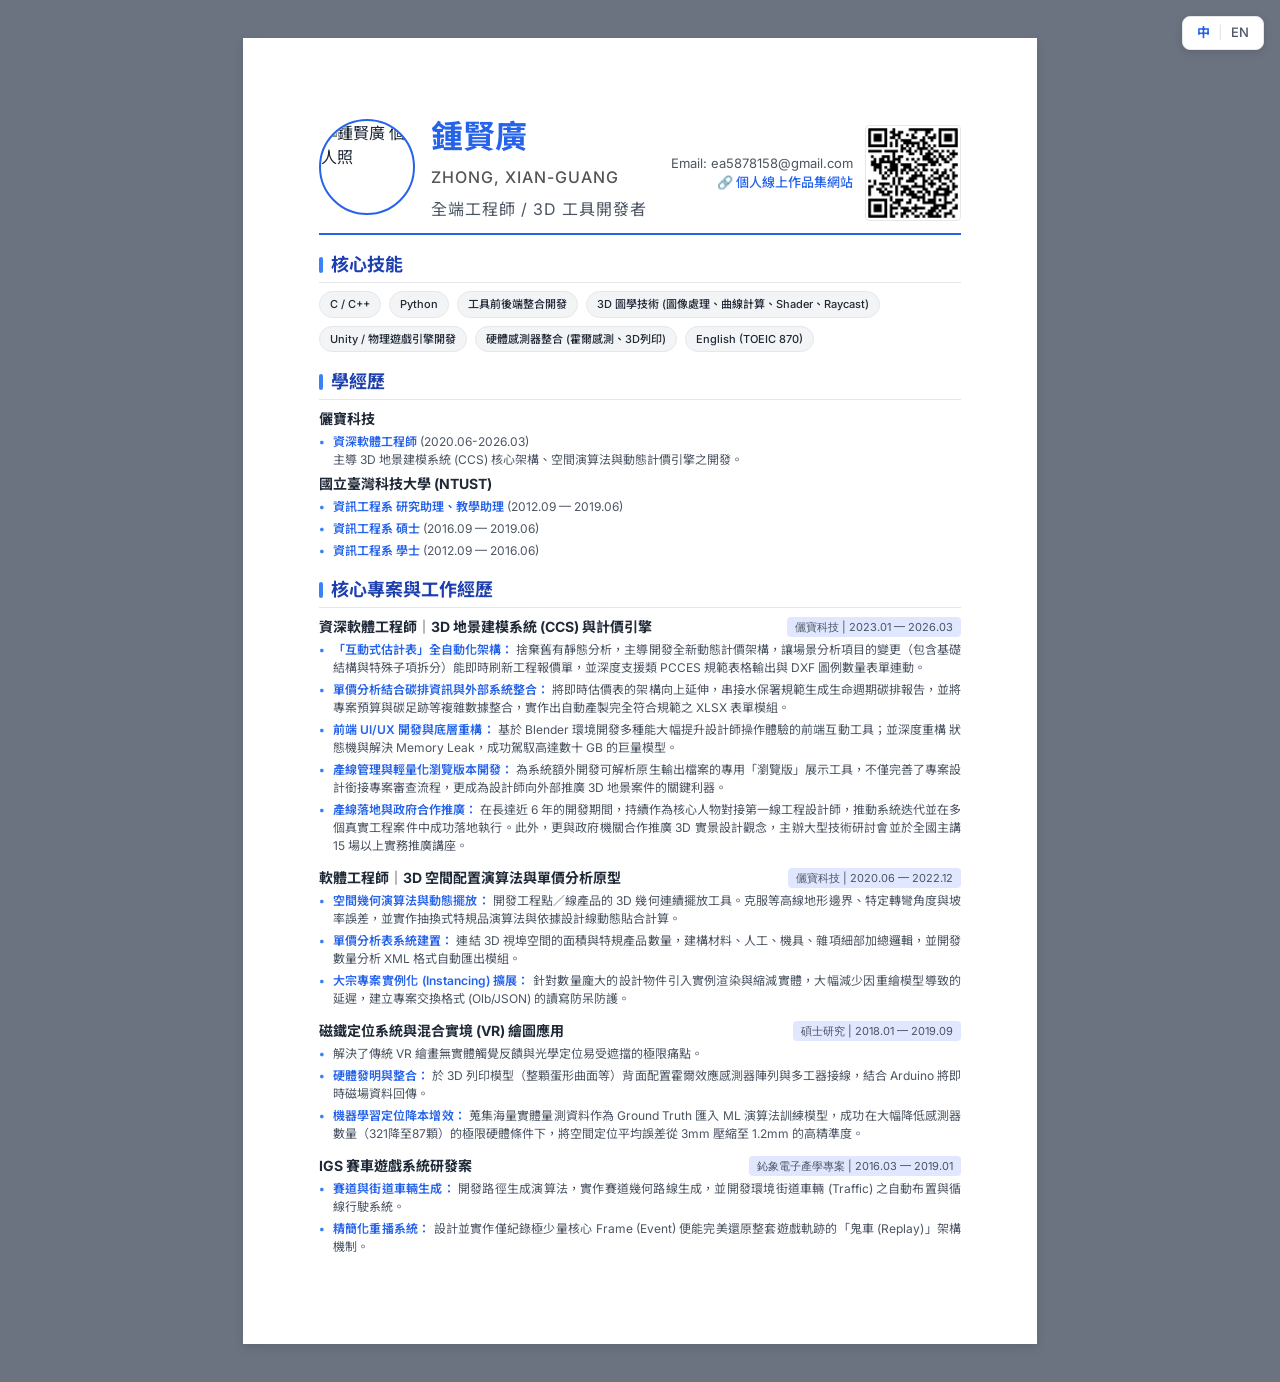
==== commit 5c698a47: "加入中英文切換功能" ====
--- a/index.html
+++ b/index.html
@@ -202,11 +202,58 @@
             .page-break {
                 page-break-before: always;
             }
+
+            .lang-switcher {
+                display: none;
+            }
+        }
+
+        .lang-switcher {
+            position: fixed;
+            top: 16px;
+            right: 16px;
+            background: white;
+            border: 1px solid var(--border-color);
+            border-radius: 8px;
+            padding: 6px 14px;
+            display: flex;
+            align-items: center;
+            gap: 8px;
+            font-size: 13px;
+            font-weight: 500;
+            box-shadow: 0 2px 8px rgba(0, 0, 0, 0.12);
+            z-index: 100;
+            user-select: none;
+        }
+
+        .lang-active {
+            color: var(--primary-color);
+            font-weight: 700;
+        }
+
+        .lang-divider {
+            color: var(--border-color);
+        }
+
+        .lang-link {
+            color: var(--text-light);
+            text-decoration: none;
+            transition: color 0.2s;
+        }
+
+        .lang-link:hover {
+            color: var(--primary-color);
         }
     </style>
 </head>
 
 <body>
+
+    <div class="lang-switcher">
+        <span class="lang-active">中</span>
+        <span class="lang-divider">|</span>
+        <a href="index_en.html" class="lang-link">EN</a>
+    </div>
 
     <!-- 第一頁：履歷 (Resume) -->
     <div class="page">
